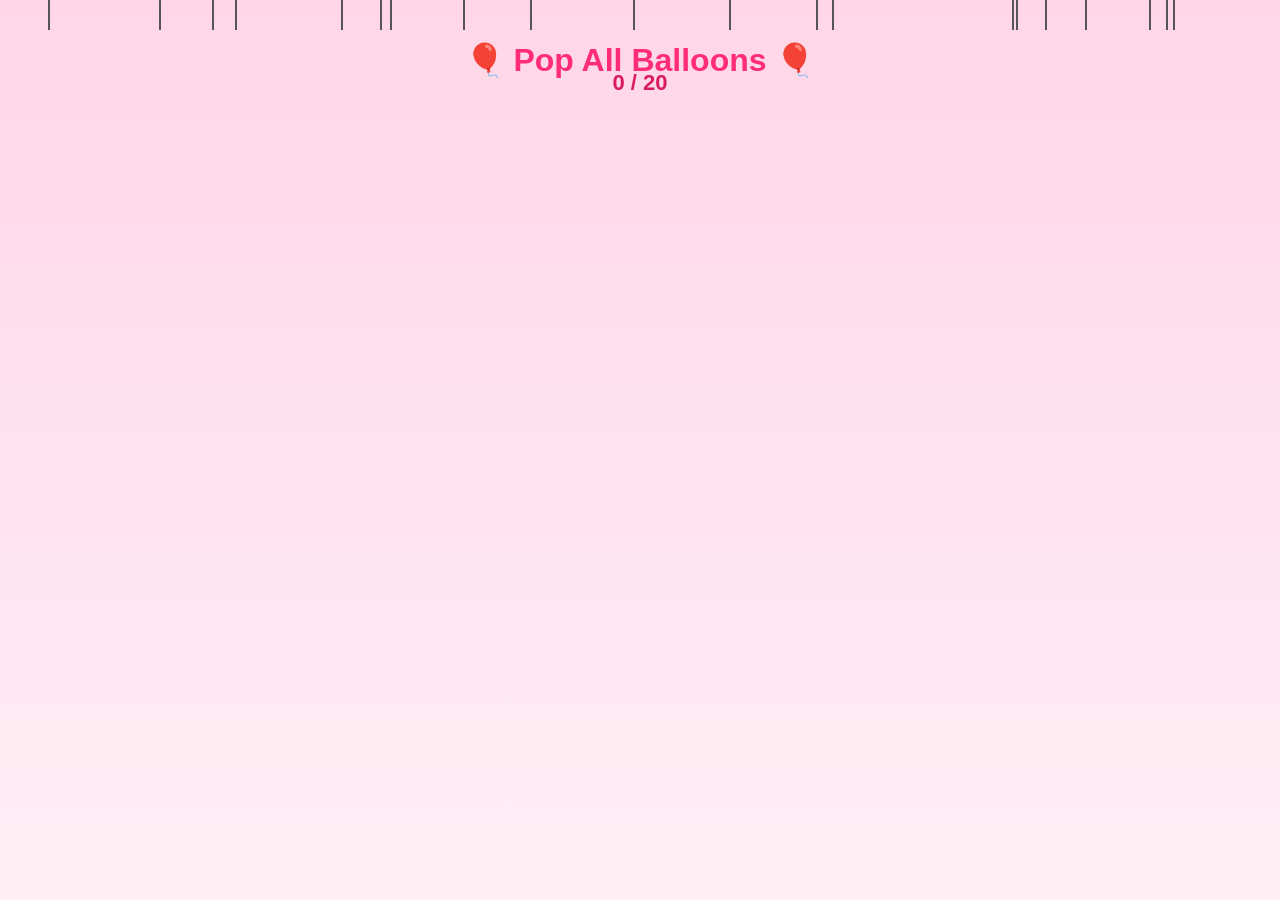
==== pages/balloons.html @ d1e6d944 "Create balloons.html" ====
<!DOCTYPE html>
<html lang="en">
<head>
<meta charset="UTF-8">
<meta name="viewport" content="width=device-width, initial-scale=1.0">
<title>Pop the Balloons 🎈</title>

<link rel="stylesheet" href="../style.css">

<style>

body{
margin:0;
overflow:hidden;
background:linear-gradient(180deg,#ffd6e7,#ffeef5);
font-family:Poppins,sans-serif;
}

h1{
position:absolute;
top:20px;
width:100%;
text-align:center;
color:#ff2d75;
z-index:100;
}

#count{
position:absolute;
top:70px;
width:100%;
text-align:center;
font-size:22px;
font-weight:bold;
color:#d81b60;
z-index:100;
}

.balloon{

position:absolute;
bottom:-150px;

width:70px;
height:90px;

border-radius:50% 50% 45% 45%;

cursor:pointer;

animation:float linear forwards;

}

.balloon::after{

content:"";

position:absolute;

width:2px;
height:60px;

background:#555;

left:34px;
top:90px;

}

@keyframes float{

from{
transform:translateY(0);
}

to{
transform:translateY(-120vh);
}

}

</style>

</head>

<body>

<h1>🎈 Pop All Balloons 🎈</h1>

<div id="count">
0 / 20
</div>

<script>

let popped=0;

const colors=[
"#ff4f8b",
"#ff6fa6",
"#ff99bb",
"#ff2d75",
"#ff4081"
];

for(let i=0;i<20;i++){

const b=document.createElement("div");

b.className="balloon";

b.style.background=colors[Math.floor(Math.random()*colors.length)];

b.style.left=Math.random()*90+"%";

b.style.animationDuration=(6+Math.random()*5)+"s";

document.body.appendChild(b);

b.onclick=function(){

this.remove();

popped++;

document.getElementById("count").innerHTML=popped+" / 20";

if(popped==20){

alert("🎉 Amazing! Let's cut the cake!");

window.location="candle.html";

}

}

}

</script>

</body>
</html>
---- style.css ----
body{
margin:0;
font-family:Poppins,sans-serif;
background:linear-gradient(135deg,#ffd6e7,#ffeaf3);
display:flex;
justify-content:center;
align-items:center;
height:100vh;
overflow:hidden;
}

.background{
position:fixed;
width:100%;
height:100%;
background-image:radial-gradient(#ff7aa2 2px,transparent 2px);
background-size:40px 40px;
opacity:.15;
animation:move 15s linear infinite;
}

@keyframes move{
from{transform:translateY(0);}
to{transform:translateY(-80px);}
}

.card{
position:relative;
background:white;
padding:40px;
border-radius:25px;
box-shadow:0 20px 50px rgba(255,105,180,.25);
text-align:center;
width:320px;
z-index:2;
}

h1{
color:#ff2d75;
}

.subtitle{
color:#555;
margin:20px 0;
}

button{
padding:15px 30px;
border:none;
border-radius:50px;
background:#ff4f8b;
color:white;
font-size:18px;
cursor:pointer;
transition:.3s;
}

button:hover{
transform:scale(1.05);
}
.birthday-card{

width:340px;

padding:35px;

background:white;

border-radius:25px;

box-shadow:0 20px 50px rgba(255,20,147,.25);

text-align:center;

animation:zoom .8s;

}

.birthday-card h1{

color:#ff2d75;

font-size:34px;

}

.birthday-card h2{

color:#ff6699;

margin-top:15px;

}

.birthday-card p{

margin:25px 0;

line-height:1.7;

color:#555;

}

.hearts{

position:fixed;

width:100%;

height:100%;

background:url("https://media.tenor.com/ikKAd57kQYAAAAAi/hearts.gif");

opacity:.2;

background-size:250px;

}

@keyframes zoom{

from{

opacity:0;

transform:scale(.7);

}

to{

opacity:1;

transform:scale(1);

}

}
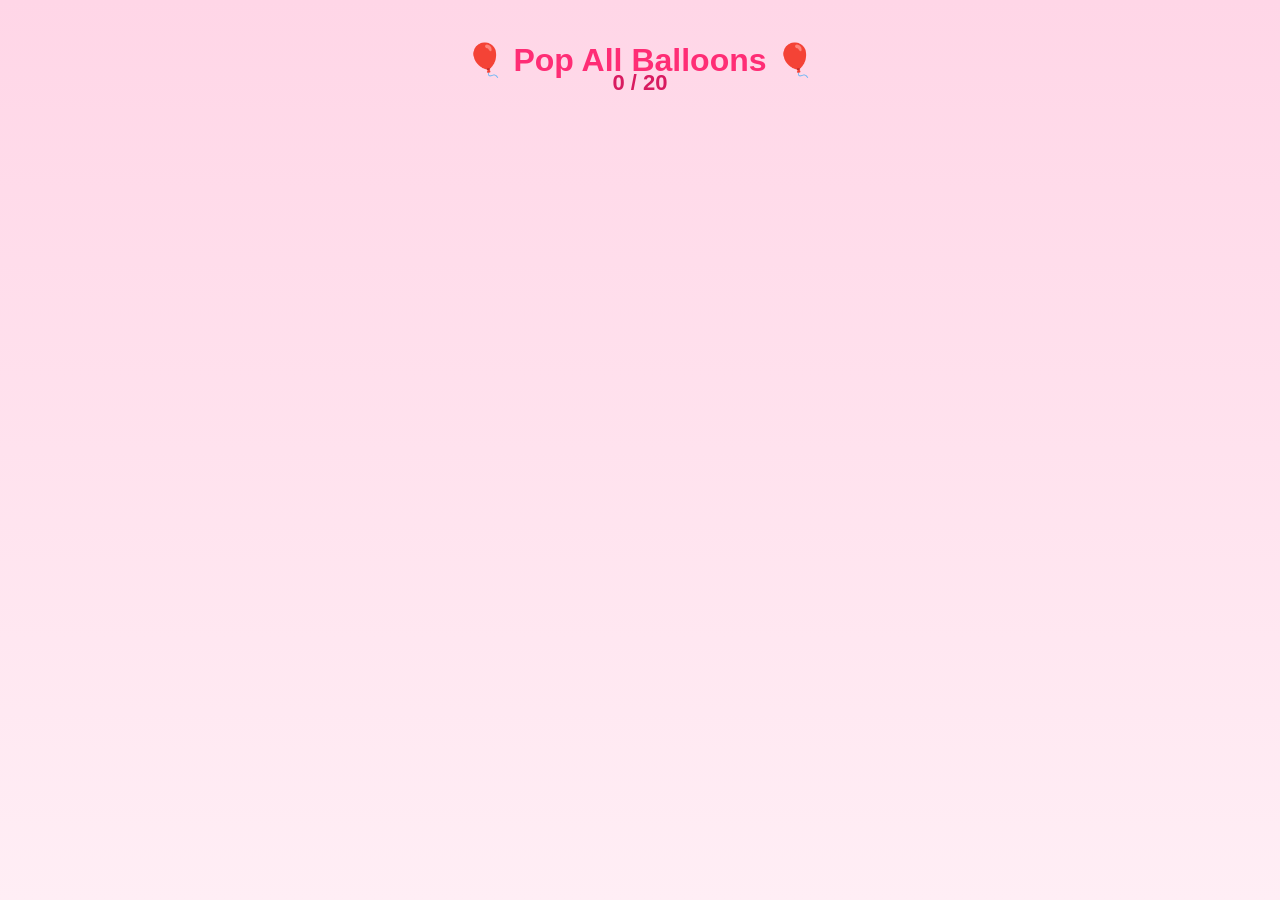
==== commit e83b6652: "Update balloons.html" ====
--- a/pages/balloons.html
+++ b/pages/balloons.html
@@ -39,7 +39,7 @@
 .balloon{
 
 position:absolute;
-bottom:-150px;
+bottom:-120px;
 
 width:70px;
 height:90px;
@@ -75,7 +75,7 @@
 }
 
 to{
-transform:translateY(-120vh);
+transform:translateY(-140vh);
 }
 
 }
@@ -94,9 +94,10 @@
 
 <script>
 
-let popped=0;
+let popped = 0;
+const total = 20;
 
-const colors=[
+const colors = [
 "#ff4f8b",
 "#ff6fa6",
 "#ff99bb",
@@ -104,38 +105,56 @@
 "#ff4081"
 ];
 
-for(let i=0;i<20;i++){
+function createBalloon(){
 
-const b=document.createElement("div");
+if(popped >= total) return;
 
-b.className="balloon";
+const b = document.createElement("div");
 
-b.style.background=colors[Math.floor(Math.random()*colors.length)];
+b.className = "balloon";
 
-b.style.left=Math.random()*90+"%";
+b.style.background = colors[Math.floor(Math.random()*colors.length)];
 
-b.style.animationDuration=(6+Math.random()*5)+"s";
+b.style.left = Math.random()*85 + "%";
+
+// Much slower movement
+b.style.animationDuration = (12 + Math.random()*8) + "s";
 
 document.body.appendChild(b);
 
-b.onclick=function(){
+b.onclick = function(){
 
 this.remove();
 
 popped++;
 
-document.getElementById("count").innerHTML=popped+" / 20";
+document.getElementById("count").innerHTML =
+popped + " / " + total;
 
-if(popped==20){
+// Create another balloon until all are popped
+if(popped < total){
+createBalloon();
+}else{
+setTimeout(()=>{
+window.location.href="candle.html";
+},1000);
+}
 
-alert("🎉 Amazing! Let's cut the cake!");
+};
 
-window.location="candle.html";
+// Remove balloon only if it escapes
+b.addEventListener("animationend",()=>{
+if(document.body.contains(b)){
+b.remove();
+createBalloon();
+}
+});
 
 }
 
-}
-
+// Show only 6 balloons at a time
+for(let i=0;i<6;i++){
+createBalloon();
 }
 
 </script>
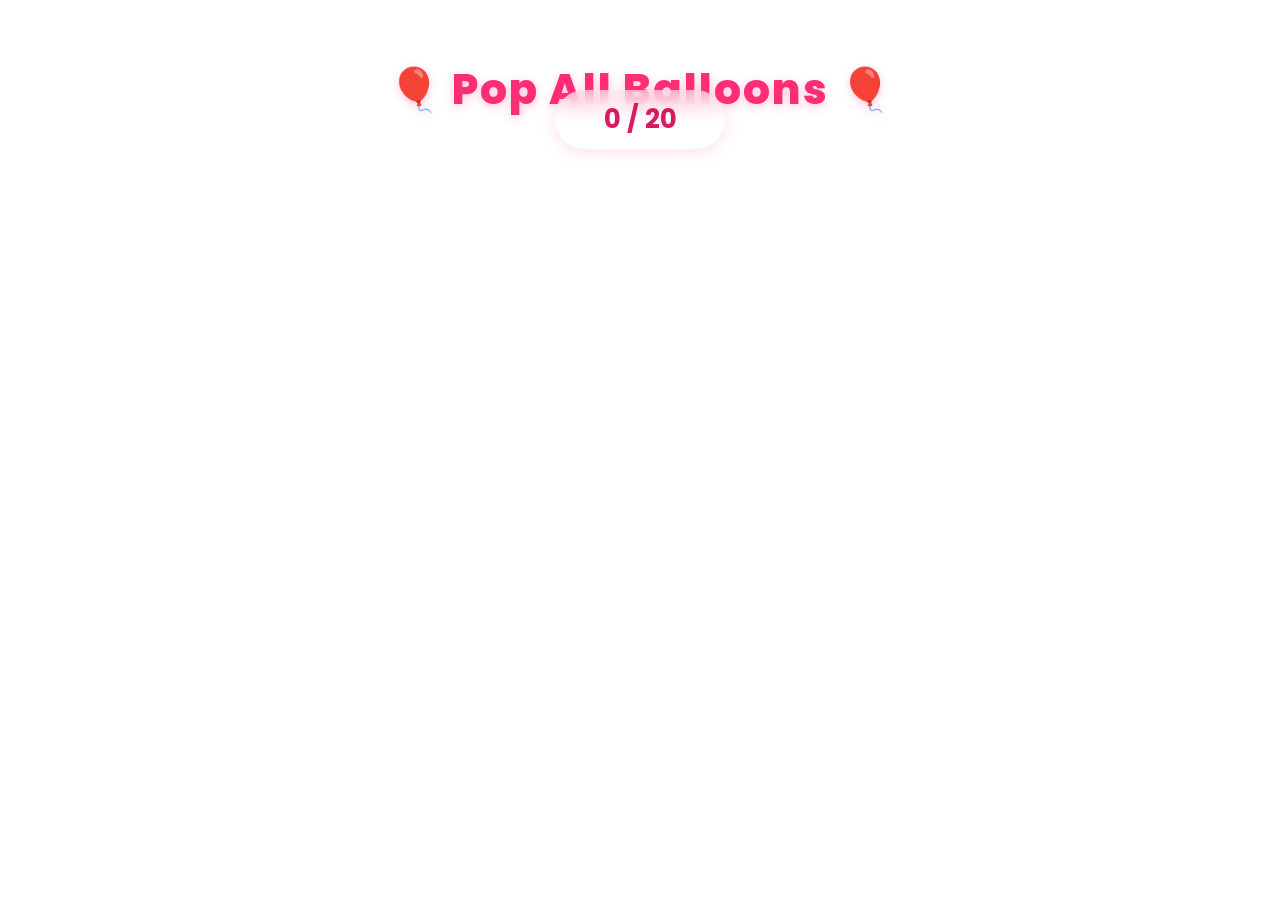
==== commit 08a09953: "Upgrade all pages with professional birthday website design, better animations, and enhanced UI" ====
--- a/pages/balloons.html
+++ b/pages/balloons.html
@@ -5,79 +5,93 @@
 <meta name="viewport" content="width=device-width, initial-scale=1.0">
 <title>Pop the Balloons 🎈</title>
 
-<link rel="stylesheet" href="../style.css">
+<link href="https://fonts.googleapis.com/css2?family=Poppins:wght@300;400;600;700;800&display=swap" rel="stylesheet">
 
 <style>
 
 body{
 margin:0;
 overflow:hidden;
-background:linear-gradient(180deg,#ffd6e7,#ffeef5);
-font-family:Poppins,sans-serif;
+background:linear-gradient(180deg,#ffd6e7,#ffeef5,#ffe2ec);
+font-family:'Poppins',sans-serif;
 }
 
 h1{
 position:absolute;
-top:20px;
+top:30px;
 width:100%;
 text-align:center;
 color:#ff2d75;
 z-index:100;
+font-size:42px;
+font-weight:800;
+letter-spacing:2px;
+text-shadow: 0 3px 10px rgba(255, 79, 139, 0.3);
 }
 
 #count{
 position:absolute;
-top:70px;
+top:90px;
 width:100%;
 text-align:center;
-font-size:22px;
-font-weight:bold;
+font-size:26px;
+font-weight:700;
 color:#d81b60;
 z-index:100;
+background: rgba(255, 255, 255, 0.5);
+padding: 10px;
+border-radius: 50px;
+width: 150px;
+left: 50%;
+transform: translateX(-50%);
+backdrop-filter: blur(10px);
+box-shadow: 0 4px 15px rgba(255, 105, 180, 0.2);
 }
 
 .balloon{
-
 position:absolute;
 bottom:-120px;
+width:75px;
+height:95px;
+border-radius:50% 50% 45% 45%;
+cursor:pointer;
+animation:float linear forwards;
+box-shadow: 0 5px 20px rgba(0, 0, 0, 0.1);
+transition: transform 0.2s ease;
+}
 
-width:70px;
-height:90px;
-
-border-radius:50% 50% 45% 45%;
-
-cursor:pointer;
-
-animation:float linear forwards;
-
+.balloon:hover{
+transform: scale(1.1);
 }
 
 .balloon::after{
-
 content:"";
-
 position:absolute;
-
 width:2px;
-height:60px;
-
+height:65px;
 background:#555;
-
-left:34px;
-top:90px;
-
+left:36.5px;
+top:95px;
+box-shadow: 0 2px 5px rgba(0, 0, 0, 0.1);
 }
 
 @keyframes float{
-
 from{
 transform:translateY(0);
 }
-
 to{
 transform:translateY(-140vh);
 }
+}
 
+/* Pop animation */
+@keyframes pop {
+0% { transform: scale(1); }
+100% { transform: scale(0); opacity: 0; }
+}
+
+.balloon.popped {
+animation: pop 0.3s ease;
 }
 
 </style>
@@ -102,7 +116,8 @@
 "#ff6fa6",
 "#ff99bb",
 "#ff2d75",
-"#ff4081"
+"#ff4081",
+"#ff85a8"
 ];
 
 function createBalloon(){
@@ -110,49 +125,39 @@
 if(popped >= total) return;
 
 const b = document.createElement("div");
-
 b.className = "balloon";
-
 b.style.background = colors[Math.floor(Math.random()*colors.length)];
-
 b.style.left = Math.random()*85 + "%";
-
-// Much slower movement
 b.style.animationDuration = (12 + Math.random()*8) + "s";
 
 document.body.appendChild(b);
 
-b.onclick = function(){
-
-this.remove();
+b.onclick = function(e){
+e.stopPropagation();
+if(this.classList.contains('popped')) return;
+this.classList.add('popped');
 
 popped++;
+document.getElementById("count").innerHTML = popped + " / " + total;
 
-document.getElementById("count").innerHTML =
-popped + " / " + total;
-
-// Create another balloon until all are popped
 if(popped < total){
-createBalloon();
+setTimeout(() => createBalloon(), 200);
 }else{
 setTimeout(()=>{
 window.location.href="candle.html";
-},1000);
+},1500);
 }
-
 };
 
-// Remove balloon only if it escapes
 b.addEventListener("animationend",()=>{
 if(document.body.contains(b)){
 b.remove();
-createBalloon();
+if(popped < total) createBalloon();
 }
 });
 
 }
 
-// Show only 6 balloons at a time
 for(let i=0;i<6;i++){
 createBalloon();
 }
@@ -160,4 +165,4 @@
 </script>
 
 </body>
-</html>
+</html>
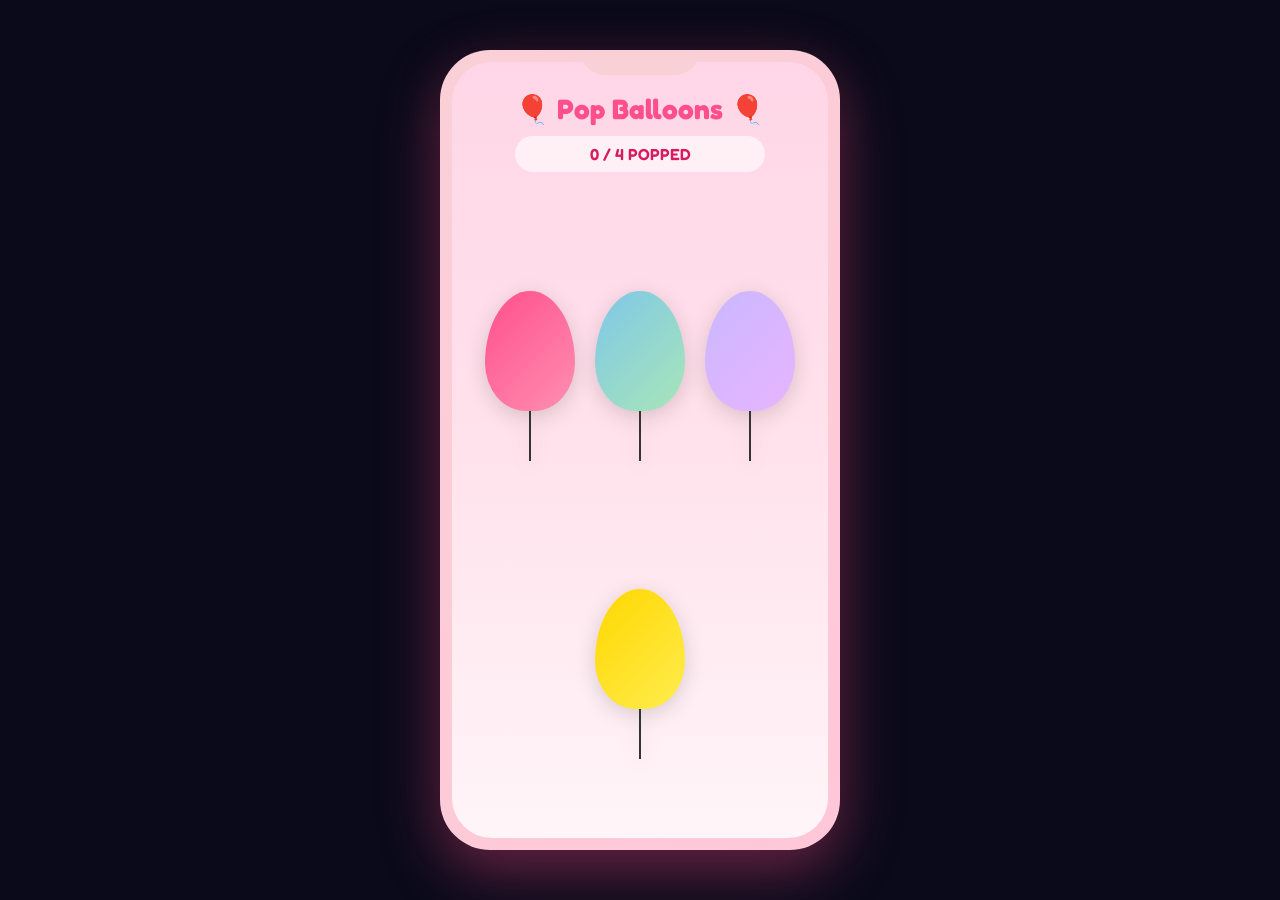
==== commit bf4245aa: "Complete redesign with premium mobile phone interface, cute characters, QR code, and professional an" ====
--- a/pages/balloons.html
+++ b/pages/balloons.html
@@ -3,166 +3,192 @@
 <head>
 <meta charset="UTF-8">
 <meta name="viewport" content="width=device-width, initial-scale=1.0">
-<title>Pop the Balloons 🎈</title>
+<title>Pop Balloons 🎈</title>
 
-<link href="https://fonts.googleapis.com/css2?family=Poppins:wght@300;400;600;700;800&display=swap" rel="stylesheet">
+<link href="https://fonts.googleapis.com/css2?family=Fredoka:wght@300;400;500;600;700&display=swap" rel="stylesheet">
 
 <style>
 
-body{
-margin:0;
-overflow:hidden;
-background:linear-gradient(180deg,#ffd6e7,#ffeef5,#ffe2ec);
-font-family:'Poppins',sans-serif;
+* {
+  margin: 0;
+  padding: 0;
+  box-sizing: border-box;
 }
 
-h1{
-position:absolute;
-top:30px;
-width:100%;
-text-align:center;
-color:#ff2d75;
-z-index:100;
-font-size:42px;
-font-weight:800;
-letter-spacing:2px;
-text-shadow: 0 3px 10px rgba(255, 79, 139, 0.3);
+html, body {
+  width: 100%;
+  height: 100%;
+  background: #0a0a1a;
+  display: flex;
+  justify-content: center;
+  align-items: center;
+  font-family: 'Fredoka', sans-serif;
+  overflow: hidden;
 }
 
-#count{
-position:absolute;
-top:90px;
-width:100%;
-text-align:center;
-font-size:26px;
-font-weight:700;
-color:#d81b60;
-z-index:100;
-background: rgba(255, 255, 255, 0.5);
-padding: 10px;
-border-radius: 50px;
-width: 150px;
-left: 50%;
-transform: translateX(-50%);
-backdrop-filter: blur(10px);
-box-shadow: 0 4px 15px rgba(255, 105, 180, 0.2);
+.phone-screen {
+  width: 400px;
+  height: 800px;
+  background: linear-gradient(135deg, #fad0d7, #ffc7d9);
+  border-radius: 50px;
+  padding: 12px;
+  box-shadow: 0 20px 60px rgba(255, 79, 139, 0.4), 0 0 40px rgba(0, 0, 0, 0.3);
+  position: relative;
+  overflow: hidden;
 }
 
-.balloon{
-position:absolute;
-bottom:-120px;
-width:75px;
-height:95px;
-border-radius:50% 50% 45% 45%;
-cursor:pointer;
-animation:float linear forwards;
-box-shadow: 0 5px 20px rgba(0, 0, 0, 0.1);
-transition: transform 0.2s ease;
+.notch {
+  position: absolute;
+  top: 0;
+  left: 50%;
+  transform: translateX(-50%);
+  width: 120px;
+  height: 25px;
+  background: #fad0d7;
+  border-radius: 0 0 25px 25px;
+  z-index: 100;
 }
 
-.balloon:hover{
-transform: scale(1.1);
+.screen-content {
+  width: 100%;
+  height: 100%;
+  background: linear-gradient(180deg, #ffd6e7 0%, #ffe2ec 50%, #fff5f9 100%);
+  border-radius: 40px;
+  display: flex;
+  flex-direction: column;
+  align-items: center;
+  justify-content: center;
+  overflow: hidden;
+  position: relative;
 }
 
-.balloon::after{
-content:"";
-position:absolute;
-width:2px;
-height:65px;
-background:#555;
-left:36.5px;
-top:95px;
-box-shadow: 0 2px 5px rgba(0, 0, 0, 0.1);
+.header {
+  position: absolute;
+  top: 30px;
+  text-align: center;
+  z-index: 10;
 }
 
-@keyframes float{
-from{
-transform:translateY(0);
-}
-to{
-transform:translateY(-140vh);
-}
+.title {
+  font-size: 28px;
+  font-weight: 700;
+  color: #ff4f8b;
+  margin-bottom: 10px;
 }
 
-/* Pop animation */
-@keyframes pop {
-0% { transform: scale(1); }
-100% { transform: scale(0); opacity: 0; }
+.progress {
+  font-size: 16px;
+  color: #d81b60;
+  font-weight: 600;
+  background: rgba(255, 255, 255, 0.6);
+  padding: 8px 20px;
+  border-radius: 20px;
+  backdrop-filter: blur(10px);
 }
 
-.balloon.popped {
-animation: pop 0.3s ease;
+.balloons-container {
+  width: 100%;
+  height: 100%;
+  position: relative;
+  display: flex;
+  align-items: center;
+  justify-content: center;
+  flex-wrap: wrap;
+  gap: 20px;
+  padding: 150px 30px 50px;
+}
+
+.balloon {
+  width: 90px;
+  height: 120px;
+  border-radius: 50% 50% 45% 45% / 60% 60% 40% 40%;
+  cursor: pointer;
+  position: relative;
+  filter: drop-shadow(0 5px 10px rgba(0, 0, 0, 0.15));
+  transition: transform 0.2s ease;
+  animation: float-up 3s ease-in infinite;
+}
+
+.balloon:hover {
+  transform: scale(1.1);
+}
+
+.balloon::after {
+  content: '';
+  position: absolute;
+  width: 2px;
+  height: 50px;
+  background: #333;
+  top: 100%;
+  left: 50%;
+  transform: translateX(-50%);
+}
+
+@keyframes float-up {
+  0% { transform: translateY(0) scale(1); }
+  50% { transform: translateY(-10px) scale(1); }
+  100% { transform: translateY(0) scale(1); }
+}
+
+.balloon.pink { background: linear-gradient(135deg, #ff4f8b 0%, #ff8fb3 100%); }
+.balloon.green { background: linear-gradient(135deg, #7ec7e8 0%, #a8e6b8 100%); }
+.balloon.purple { background: linear-gradient(135deg, #c9b8ff 0%, #e8b4ff 100%); }
+.balloon.yellow { background: linear-gradient(135deg, #ffd700 0%, #ffed4e 100%); }
+
+.balloon.pop {
+  animation: pop 0.4s ease;
+}
+
+@keyframes pop {
+  0% { transform: scale(1); opacity: 1; }
+  100% { transform: scale(0) rotate(360deg); opacity: 0; }
 }
 
 </style>
-
 </head>
 
 <body>
 
-<h1>🎈 Pop All Balloons 🎈</h1>
-
-<div id="count">
-0 / 20
+<div class="phone-screen">
+  <div class="notch"></div>
+  <div class="screen-content">
+    <div class="header">
+      <div class="title">🎈 Pop Balloons 🎈</div>
+      <div class="progress"><span id="popped">0</span> / 4 POPPED</div>
+    </div>
+    
+    <div class="balloons-container" id="balloonsContainer"></div>
+  </div>
 </div>
 
 <script>
+let popped = 0;
+const total = 4;
+const colors = ['pink', 'green', 'purple', 'yellow'];
 
-let popped = 0;
-const total = 20;
-
-const colors = [
-"#ff4f8b",
-"#ff6fa6",
-"#ff99bb",
-"#ff2d75",
-"#ff4081",
-"#ff85a8"
-];
-
-function createBalloon(){
-
-if(popped >= total) return;
-
-const b = document.createElement("div");
-b.className = "balloon";
-b.style.background = colors[Math.floor(Math.random()*colors.length)];
-b.style.left = Math.random()*85 + "%";
-b.style.animationDuration = (12 + Math.random()*8) + "s";
-
-document.body.appendChild(b);
-
-b.onclick = function(e){
-e.stopPropagation();
-if(this.classList.contains('popped')) return;
-this.classList.add('popped');
-
-popped++;
-document.getElementById("count").innerHTML = popped + " / " + total;
-
-if(popped < total){
-setTimeout(() => createBalloon(), 200);
-}else{
-setTimeout(()=>{
-window.location.href="candle.html";
-},1500);
-}
-};
-
-b.addEventListener("animationend",()=>{
-if(document.body.contains(b)){
-b.remove();
-if(popped < total) createBalloon();
-}
-});
-
+function createBalloon(color) {
+  const container = document.getElementById('balloonsContainer');
+  const balloon = document.createElement('div');
+  balloon.className = `balloon ${color}`;
+  
+  balloon.onclick = function() {
+    if (this.classList.contains('pop')) return;
+    this.classList.add('pop');
+    popped++;
+    document.getElementById('popped').textContent = popped;
+    
+    if (popped >= total) {
+      setTimeout(() => {
+        window.location.href = 'candle.html';
+      }, 1000);
+    }
+  };
+  
+  container.appendChild(balloon);
 }
 
-for(let i=0;i<6;i++){
-createBalloon();
-}
-
+// Create balloons
+colors.forEach(color => createBalloon(color));
 </script>
-
 </body>
 </html>
